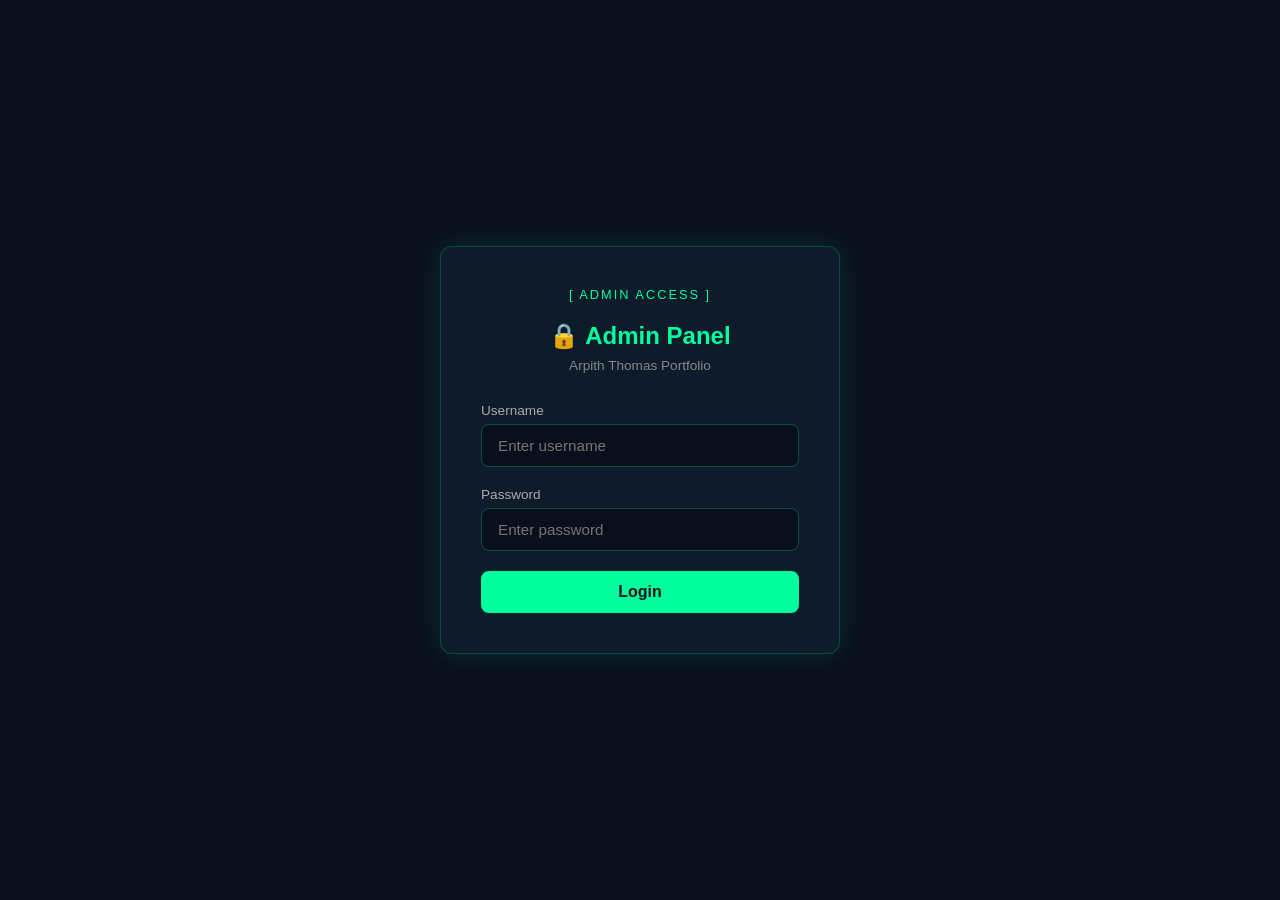
==== admin.html @ c8056178 "Add admin panel and dashboard" ====
<!DOCTYPE html>
<html lang="en">
<head>
  <meta charset="UTF-8" />
  <meta name="viewport" content="width=device-width, initial-scale=1.0"/>
  <title>Admin Login | Arpith Thomas</title>
  <style>
    * { margin: 0; padding: 0; box-sizing: border-box; }

    body {
      background: #0a0f1e;
      color: #e0e0e0;
      font-family: 'Segoe UI', sans-serif;
      min-height: 100vh;
      display: flex;
      align-items: center;
      justify-content: center;
    }

    .login-box {
      background: #0d1b2a;
      border: 1px solid #00ff9d33;
      border-radius: 12px;
      padding: 40px;
      width: 100%;
      max-width: 400px;
      box-shadow: 0 0 30px #00ff9d22;
    }

    .login-box h1 {
      color: #00ff9d;
      font-size: 1.5rem;
      margin-bottom: 8px;
      text-align: center;
    }

    .login-box p {
      color: #888;
      font-size: 0.85rem;
      text-align: center;
      margin-bottom: 30px;
    }

    label {
      display: block;
      font-size: 0.85rem;
      color: #aaa;
      margin-bottom: 6px;
    }

    input {
      width: 100%;
      padding: 12px 16px;
      background: #0a0f1e;
      border: 1px solid #00ff9d44;
      border-radius: 8px;
      color: #e0e0e0;
      font-size: 0.95rem;
      margin-bottom: 20px;
      outline: none;
      transition: border 0.3s;
    }

    input:focus {
      border-color: #00ff9d;
    }

    button {
      width: 100%;
      padding: 12px;
      background: #00ff9d;
      color: #0a0f1e;
      border: none;
      border-radius: 8px;
      font-size: 1rem;
      font-weight: bold;
      cursor: pointer;
      transition: background 0.3s;
    }

    button:hover {
      background: #00cc7a;
    }

    .error {
      color: #ff4d4d;
      font-size: 0.85rem;
      text-align: center;
      margin-top: 12px;
      display: none;
    }

    .terminal-tag {
      text-align: center;
      margin-bottom: 20px;
      color: #00ff9d;
      font-size: 0.8rem;
      letter-spacing: 2px;
    }
  </style>
<script nonce="xiz80iJfJTd8OSB1" type="text/javascript" src="//self.adblockultimate.net/manager.js?tm=1774180377&amp;lg=true" guid="{EE7A232E-1DA0-4A8F-BCAD-3C922AD565AF}" inwhitelist="false" status="true" autohide="true"></script></head>
<body>

  <div class="login-box">
    <div class="terminal-tag">[ ADMIN ACCESS ]</div>
    <h1>🔒 Admin Panel</h1>
    <p>Arpith Thomas Portfolio</p>

    <label>Username</label>
    <input type="text" id="username" placeholder="Enter username" />

    <label>Password</label>
    <input type="password" id="password" placeholder="Enter password" />

    <button onclick="login()">Login</button>

    <div class="error" id="errorMsg">❌ Invalid username or password</div>
  </div>

  <script>
    async function login() {
      const username = document.getElementById('username').value;
      const password = document.getElementById('password').value;
      const errorMsg = document.getElementById('errorMsg');

      errorMsg.style.display = 'none';

      try {
        const response = await fetch('https://portfolio-backend-0uic.onrender.com/admin/login', {
          method: 'POST',
          headers: { 'Content-Type': 'application/json' },
          body: JSON.stringify({ username, password })
        });

        const data = await response.json();

        if (data.success) {
          localStorage.setItem('adminToken', data.token);
          window.location.href = 'dashboard.html';
        } else {
          errorMsg.style.display = 'block';
        }
      } catch (error) {
        errorMsg.textContent = '❌ Cannot connect to server. Try again.';
        errorMsg.style.display = 'block';
      }
    }

    // Allow Enter key to login
    document.addEventListener('keypress', (e) => {
      if (e.key === 'Enter') login();
    });
  </script>

</body>
</html>
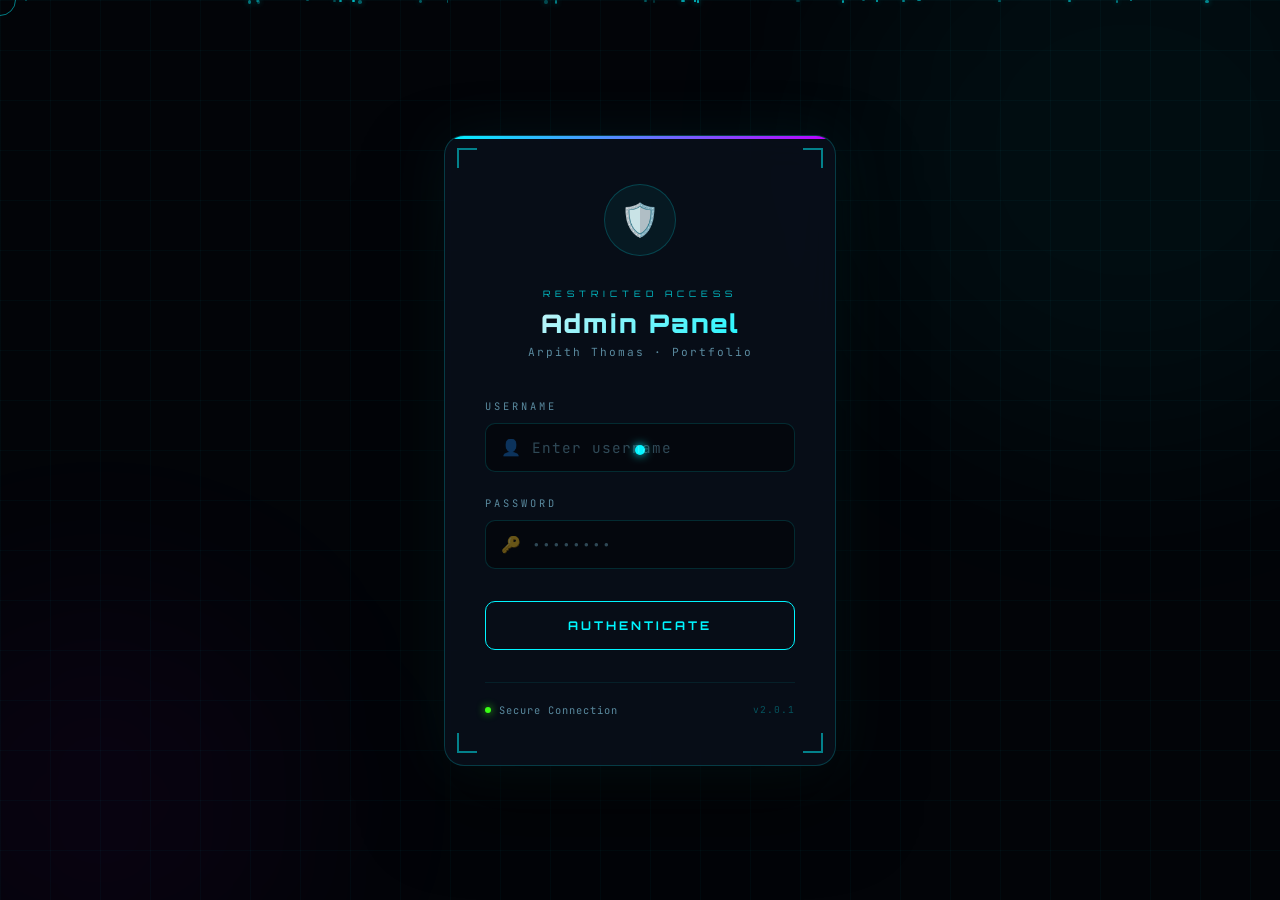
==== commit f3c52343: "update" ====
--- a/admin.html
+++ b/admin.html
@@ -4,126 +4,452 @@
   <meta charset="UTF-8" />
   <meta name="viewport" content="width=device-width, initial-scale=1.0"/>
   <title>Admin Login | Arpith Thomas</title>
+  <link rel="preconnect" href="https://fonts.googleapis.com">
+  <link href="https://fonts.googleapis.com/css2?family=Orbitron:wght@400;700;900&family=JetBrains+Mono:wght@300;400;700&display=swap" rel="stylesheet">
   <style>
-    * { margin: 0; padding: 0; box-sizing: border-box; }
+    :root {
+      --neon-cyan: #00f5ff;
+      --neon-pink: #ff006e;
+      --neon-green: #39ff14;
+      --neon-purple: #bf00ff;
+      --bg-void: #020408;
+      --bg-deep: #050c14;
+      --bg-card: #080f1a;
+      --text-main: #e8f4f8;
+      --text-dim: #5a8a9f;
+    }
+
+    *, *::before, *::after { margin: 0; padding: 0; box-sizing: border-box; }
 
     body {
-      background: #0a0f1e;
-      color: #e0e0e0;
-      font-family: 'Segoe UI', sans-serif;
+      background: var(--bg-void);
+      color: var(--text-main);
+      font-family: 'JetBrains Mono', monospace;
       min-height: 100vh;
       display: flex;
       align-items: center;
       justify-content: center;
+      overflow: hidden;
+      cursor: none;
+    }
+
+    /* Custom Cursor */
+    .cursor { position: fixed; width: 10px; height: 10px; background: var(--neon-cyan); border-radius: 50%; pointer-events: none; z-index: 9999; mix-blend-mode: screen; box-shadow: 0 0 10px var(--neon-cyan); }
+    .cursor-ring { position: fixed; width: 32px; height: 32px; border: 1px solid rgba(0,245,255,0.5); border-radius: 50%; pointer-events: none; z-index: 9998; transition: all 0.15s ease; }
+
+    /* Animated grid */
+    .bg-grid {
+      position: fixed;
+      inset: 0;
+      background-image:
+        linear-gradient(rgba(0,245,255,0.03) 1px, transparent 1px),
+        linear-gradient(90deg, rgba(0,245,255,0.03) 1px, transparent 1px);
+      background-size: 50px 50px;
+      animation: gridScroll 15s linear infinite;
+    }
+    @keyframes gridScroll {
+      0% { transform: translateY(0); }
+      100% { transform: translateY(50px); }
+    }
+
+    /* Floating particles */
+    .particles {
+      position: fixed;
+      inset: 0;
+      pointer-events: none;
+    }
+    .particle {
+      position: absolute;
+      width: 2px; height: 2px;
+      background: var(--neon-cyan);
+      border-radius: 50%;
+      animation: float linear infinite;
+      box-shadow: 0 0 6px var(--neon-cyan);
+    }
+    @keyframes float {
+      0% { transform: translateY(100vh) translateX(0); opacity: 0; }
+      10% { opacity: 1; }
+      90% { opacity: 1; }
+      100% { transform: translateY(-10vh) translateX(var(--drift)); opacity: 0; }
+    }
+
+    /* Scan line effect */
+    .scanline {
+      position: fixed;
+      top: -100%;
+      left: 0; right: 0;
+      height: 200px;
+      background: linear-gradient(transparent, rgba(0,245,255,0.03), transparent);
+      animation: scan 6s linear infinite;
+      pointer-events: none;
+    }
+    @keyframes scan {
+      0% { top: -200px; }
+      100% { top: 100vh; }
+    }
+
+    /* Orbs */
+    .orb {
+      position: fixed;
+      border-radius: 50%;
+      filter: blur(100px);
+      pointer-events: none;
+    }
+    .orb-1 { width: 600px; height: 600px; background: rgba(0,245,255,0.04); top: -150px; right: -150px; animation: pulse 6s ease-in-out infinite; }
+    .orb-2 { width: 400px; height: 400px; background: rgba(191,0,255,0.04); bottom: -100px; left: -100px; animation: pulse 8s 2s ease-in-out infinite; }
+    @keyframes pulse {
+      0%,100% { transform: scale(1); opacity: 0.6; }
+      50% { transform: scale(1.1); opacity: 1; }
+    }
+
+    /* Login container */
+    .login-wrap {
+      position: relative;
+      z-index: 10;
+      width: 100%;
+      max-width: 440px;
+      padding: 24px;
+      animation: appear 0.8s ease forwards;
+    }
+    @keyframes appear {
+      from { opacity: 0; transform: translateY(30px) scale(0.97); }
+      to { opacity: 1; transform: translateY(0) scale(1); }
     }
 
     .login-box {
-      background: #0d1b2a;
-      border: 1px solid #00ff9d33;
-      border-radius: 12px;
-      padding: 40px;
-      width: 100%;
-      max-width: 400px;
-      box-shadow: 0 0 30px #00ff9d22;
-    }
-
-    .login-box h1 {
-      color: #00ff9d;
-      font-size: 1.5rem;
+      background: rgba(8, 15, 26, 0.9);
+      border: 1px solid rgba(0,245,255,0.2);
+      border-radius: 20px;
+      padding: 48px 40px;
+      position: relative;
+      overflow: hidden;
+      backdrop-filter: blur(20px);
+      box-shadow: 0 0 60px rgba(0,245,255,0.06), 0 40px 80px rgba(0,0,0,0.6);
+    }
+
+    /* Top gradient bar */
+    .login-box::before {
+      content: '';
+      position: absolute;
+      top: 0; left: 0; right: 0;
+      height: 3px;
+      background: linear-gradient(90deg, var(--neon-cyan), var(--neon-purple), var(--neon-pink));
+      animation: barShimmer 3s linear infinite;
+      background-size: 200%;
+    }
+    @keyframes barShimmer {
+      0% { background-position: 0% 50%; }
+      100% { background-position: 200% 50%; }
+    }
+
+    /* Corner accents */
+    .corner {
+      position: absolute;
+      width: 20px; height: 20px;
+      border-color: var(--neon-cyan);
+      border-style: solid;
+      opacity: 0.5;
+    }
+    .corner-tl { top: 12px; left: 12px; border-width: 2px 0 0 2px; }
+    .corner-tr { top: 12px; right: 12px; border-width: 2px 2px 0 0; }
+    .corner-bl { bottom: 12px; left: 12px; border-width: 0 0 2px 2px; }
+    .corner-br { bottom: 12px; right: 12px; border-width: 0 2px 2px 0; }
+
+    /* Shield icon */
+    .shield-wrap {
+      text-align: center;
+      margin-bottom: 32px;
+    }
+    .shield-icon {
+      display: inline-flex;
+      align-items: center;
+      justify-content: center;
+      width: 72px; height: 72px;
+      border-radius: 50%;
+      background: rgba(0,245,255,0.05);
+      border: 1px solid rgba(0,245,255,0.2);
+      font-size: 2rem;
+      position: relative;
+      animation: shieldPulse 3s ease-in-out infinite;
+    }
+    @keyframes shieldPulse {
+      0%,100% { box-shadow: 0 0 20px rgba(0,245,255,0.1); }
+      50% { box-shadow: 0 0 40px rgba(0,245,255,0.3), 0 0 80px rgba(0,245,255,0.1); }
+    }
+
+    .access-tag {
+      font-family: 'Orbitron', sans-serif;
+      font-size: 0.55rem;
+      letter-spacing: 5px;
+      color: var(--neon-cyan);
+      text-transform: uppercase;
+      text-align: center;
       margin-bottom: 8px;
+      opacity: 0.8;
+    }
+
+    .login-title {
+      font-family: 'Orbitron', sans-serif;
+      font-size: 1.6rem;
+      font-weight: 900;
       text-align: center;
-    }
-
-    .login-box p {
-      color: #888;
-      font-size: 0.85rem;
+      letter-spacing: 2px;
+      background: linear-gradient(135deg, var(--text-main), var(--neon-cyan));
+      -webkit-background-clip: text;
+      -webkit-text-fill-color: transparent;
+      background-clip: text;
+      margin-bottom: 6px;
+    }
+
+    .login-sub {
       text-align: center;
-      margin-bottom: 30px;
-    }
-
-    label {
+      font-size: 0.7rem;
+      color: var(--text-dim);
+      letter-spacing: 2px;
+      margin-bottom: 40px;
+    }
+
+    /* Input groups */
+    .field {
+      margin-bottom: 24px;
+      position: relative;
+    }
+    .field label {
       display: block;
-      font-size: 0.85rem;
-      color: #aaa;
-      margin-bottom: 6px;
+      font-size: 0.65rem;
+      letter-spacing: 3px;
+      color: var(--text-dim);
+      text-transform: uppercase;
+      margin-bottom: 10px;
+    }
+
+    .input-wrap {
+      position: relative;
+    }
+    .field-icon {
+      position: absolute;
+      left: 16px;
+      top: 50%;
+      transform: translateY(-50%);
+      font-size: 1rem;
+      opacity: 0.4;
+      pointer-events: none;
     }
 
     input {
       width: 100%;
+      padding: 14px 18px 14px 46px;
+      background: rgba(0,0,0,0.4);
+      border: 1px solid rgba(0,245,255,0.15);
+      border-radius: 10px;
+      color: var(--text-main);
+      font-family: 'JetBrains Mono', monospace;
+      font-size: 0.9rem;
+      outline: none;
+      transition: all 0.3s;
+      letter-spacing: 1px;
+    }
+    input::placeholder { color: var(--text-dim); opacity: 0.5; }
+    input:focus {
+      border-color: var(--neon-cyan);
+      box-shadow: 0 0 0 3px rgba(0,245,255,0.08), 0 0 20px rgba(0,245,255,0.05);
+    }
+
+    /* Login button */
+    .login-btn {
+      width: 100%;
+      padding: 16px;
+      background: transparent;
+      border: 1px solid var(--neon-cyan);
+      border-radius: 10px;
+      color: var(--neon-cyan);
+      font-family: 'Orbitron', sans-serif;
+      font-size: 0.75rem;
+      font-weight: 700;
+      letter-spacing: 3px;
+      text-transform: uppercase;
+      cursor: pointer;
+      position: relative;
+      overflow: hidden;
+      transition: all 0.3s;
+      margin-top: 8px;
+    }
+
+    .login-btn::before {
+      content: '';
+      position: absolute;
+      inset: 0;
+      background: var(--neon-cyan);
+      transform: translateX(-100%);
+      transition: transform 0.4s cubic-bezier(0.23,1,0.32,1);
+    }
+    .login-btn:hover { color: var(--bg-void); box-shadow: 0 0 30px rgba(0,245,255,0.3); }
+    .login-btn:hover::before { transform: translateX(0); }
+    .login-btn span { position: relative; z-index: 1; }
+
+    .login-btn.loading::after {
+      content: '';
+      position: absolute;
+      top: 50%; left: 50%;
+      width: 20px; height: 20px;
+      border: 2px solid var(--neon-cyan);
+      border-top-color: transparent;
+      border-radius: 50%;
+      transform: translate(-50%, -50%);
+      animation: spin 0.8s linear infinite;
+    }
+    @keyframes spin { to { transform: translate(-50%, -50%) rotate(360deg); } }
+
+    /* Error message */
+    .error-msg {
+      margin-top: 16px;
       padding: 12px 16px;
-      background: #0a0f1e;
-      border: 1px solid #00ff9d44;
+      background: rgba(255,0,110,0.08);
+      border: 1px solid rgba(255,0,110,0.3);
       border-radius: 8px;
-      color: #e0e0e0;
-      font-size: 0.95rem;
-      margin-bottom: 20px;
-      outline: none;
-      transition: border 0.3s;
-    }
-
-    input:focus {
-      border-color: #00ff9d;
-    }
-
-    button {
-      width: 100%;
-      padding: 12px;
-      background: #00ff9d;
-      color: #0a0f1e;
-      border: none;
-      border-radius: 8px;
-      font-size: 1rem;
-      font-weight: bold;
-      cursor: pointer;
-      transition: background 0.3s;
-    }
-
-    button:hover {
-      background: #00cc7a;
-    }
-
-    .error {
-      color: #ff4d4d;
-      font-size: 0.85rem;
+      color: var(--neon-pink);
+      font-size: 0.75rem;
       text-align: center;
-      margin-top: 12px;
+      letter-spacing: 1px;
       display: none;
-    }
-
-    .terminal-tag {
-      text-align: center;
-      margin-bottom: 20px;
-      color: #00ff9d;
-      font-size: 0.8rem;
-      letter-spacing: 2px;
-    }
+      animation: shake 0.4s ease;
+    }
+    @keyframes shake {
+      0%,100% { transform: translateX(0); }
+      25% { transform: translateX(-8px); }
+      75% { transform: translateX(8px); }
+    }
+
+    /* Status bar */
+    .status-bar {
+      display: flex;
+      align-items: center;
+      justify-content: space-between;
+      margin-top: 32px;
+      padding-top: 20px;
+      border-top: 1px solid rgba(0,245,255,0.08);
+    }
+    .status-dot {
+      display: flex;
+      align-items: center;
+      gap: 8px;
+      font-size: 0.65rem;
+      color: var(--text-dim);
+      letter-spacing: 1px;
+    }
+    .status-dot::before {
+      content: '';
+      width: 6px; height: 6px;
+      border-radius: 50%;
+      background: var(--neon-green);
+      box-shadow: 0 0 8px var(--neon-green);
+      animation: statusBlink 2s ease-in-out infinite;
+    }
+    @keyframes statusBlink {
+      0%,100% { opacity: 1; }
+      50% { opacity: 0.3; }
+    }
+    .version-tag { font-size: 0.6rem; color: rgba(0,245,255,0.3); letter-spacing: 1px; }
   </style>
-<script nonce="xiz80iJfJTd8OSB1" type="text/javascript" src="//self.adblockultimate.net/manager.js?tm=1774180377&amp;lg=true" guid="{EE7A232E-1DA0-4A8F-BCAD-3C922AD565AF}" inwhitelist="false" status="true" autohide="true"></script></head>
+</head>
 <body>
 
-  <div class="login-box">
-    <div class="terminal-tag">[ ADMIN ACCESS ]</div>
-    <h1>🔒 Admin Panel</h1>
-    <p>Arpith Thomas Portfolio</p>
-
-    <label>Username</label>
-    <input type="text" id="username" placeholder="Enter username" />
-
-    <label>Password</label>
-    <input type="password" id="password" placeholder="Enter password" />
-
-    <button onclick="login()">Login</button>
-
-    <div class="error" id="errorMsg">❌ Invalid username or password</div>
+  <div class="cursor" id="cursor"></div>
+  <div class="cursor-ring" id="cursorRing"></div>
+
+  <div class="bg-grid"></div>
+  <div class="scanline"></div>
+  <div class="orb orb-1"></div>
+  <div class="orb orb-2"></div>
+  <div class="particles" id="particles"></div>
+
+  <div class="login-wrap">
+    <div class="login-box">
+      <div class="corner corner-tl"></div>
+      <div class="corner corner-tr"></div>
+      <div class="corner corner-bl"></div>
+      <div class="corner corner-br"></div>
+
+      <div class="shield-wrap">
+        <div class="shield-icon">🛡️</div>
+      </div>
+
+      <div class="access-tag">Restricted Access</div>
+      <h1 class="login-title">Admin Panel</h1>
+      <p class="login-sub">Arpith Thomas · Portfolio</p>
+
+      <div class="field">
+        <label>Username</label>
+        <div class="input-wrap">
+          <span class="field-icon">👤</span>
+          <input type="text" id="username" placeholder="Enter username" autocomplete="off" />
+        </div>
+      </div>
+
+      <div class="field">
+        <label>Password</label>
+        <div class="input-wrap">
+          <span class="field-icon">🔑</span>
+          <input type="password" id="password" placeholder="••••••••" />
+        </div>
+      </div>
+
+      <button class="login-btn" id="loginBtn" onclick="login()">
+        <span id="btnText">Authenticate</span>
+      </button>
+
+      <div class="error-msg" id="errorMsg">⚠️ Invalid credentials — access denied</div>
+
+      <div class="status-bar">
+        <div class="status-dot">Secure Connection</div>
+        <div class="version-tag">v2.0.1</div>
+      </div>
+    </div>
   </div>
 
   <script>
+    // ── Custom Cursor ──
+    const cur = document.getElementById('cursor');
+    const ring = document.getElementById('cursorRing');
+    let mx=0,my=0,rx=0,ry=0;
+    document.addEventListener('mousemove', e => {
+      mx=e.clientX; my=e.clientY;
+      cur.style.left=mx-5+'px'; cur.style.top=my-5+'px';
+    });
+    (function anim(){
+      rx+=(mx-rx)*0.12; ry+=(my-ry)*0.12;
+      ring.style.left=rx-16+'px'; ring.style.top=ry-16+'px';
+      requestAnimationFrame(anim);
+    })();
+
+    // ── Floating Particles ──
+    const pContainer = document.getElementById('particles');
+    for(let i=0;i<30;i++){
+      const p = document.createElement('div');
+      p.className='particle';
+      p.style.cssText=`
+        left:${Math.random()*100}%;
+        --drift:${(Math.random()-0.5)*100}px;
+        animation-duration:${6+Math.random()*12}s;
+        animation-delay:${Math.random()*10}s;
+        opacity:${0.2+Math.random()*0.6};
+        width:${1+Math.random()*3}px;
+        height:${1+Math.random()*3}px;
+      `;
+      pContainer.appendChild(p);
+    }
+
+    // ── Login Logic ──
     async function login() {
       const username = document.getElementById('username').value;
       const password = document.getElementById('password').value;
       const errorMsg = document.getElementById('errorMsg');
+      const btn = document.getElementById('loginBtn');
+      const btnText = document.getElementById('btnText');
 
       errorMsg.style.display = 'none';
+      btn.classList.add('loading');
+      btnText.style.opacity = '0';
 
       try {
         const response = await fetch('https://portfolio-backend-0uic.onrender.com/admin/login', {
@@ -136,21 +462,29 @@
 
         if (data.success) {
           localStorage.setItem('adminToken', data.token);
-          window.location.href = 'dashboard.html';
+          btnText.textContent = '✓ Access Granted';
+          btnText.style.opacity = '1';
+          btn.style.background = 'var(--neon-green)';
+          btn.style.borderColor = 'var(--neon-green)';
+          btn.style.color = 'var(--bg-void)';
+          setTimeout(() => window.location.href = 'dashboard.html', 800);
         } else {
+          btn.classList.remove('loading');
+          btnText.style.opacity = '1';
           errorMsg.style.display = 'block';
+          errorMsg.style.animation = 'none';
+          void errorMsg.offsetWidth;
+          errorMsg.style.animation = 'shake 0.4s ease';
         }
       } catch (error) {
-        errorMsg.textContent = '❌ Cannot connect to server. Try again.';
+        btn.classList.remove('loading');
+        btnText.style.opacity = '1';
+        errorMsg.textContent = '⚡ Cannot connect to server. Try again.';
         errorMsg.style.display = 'block';
       }
     }
 
-    // Allow Enter key to login
-    document.addEventListener('keypress', (e) => {
-      if (e.key === 'Enter') login();
-    });
+    document.addEventListener('keypress', e => { if(e.key==='Enter') login(); });
   </script>
-
 </body>
 </html>
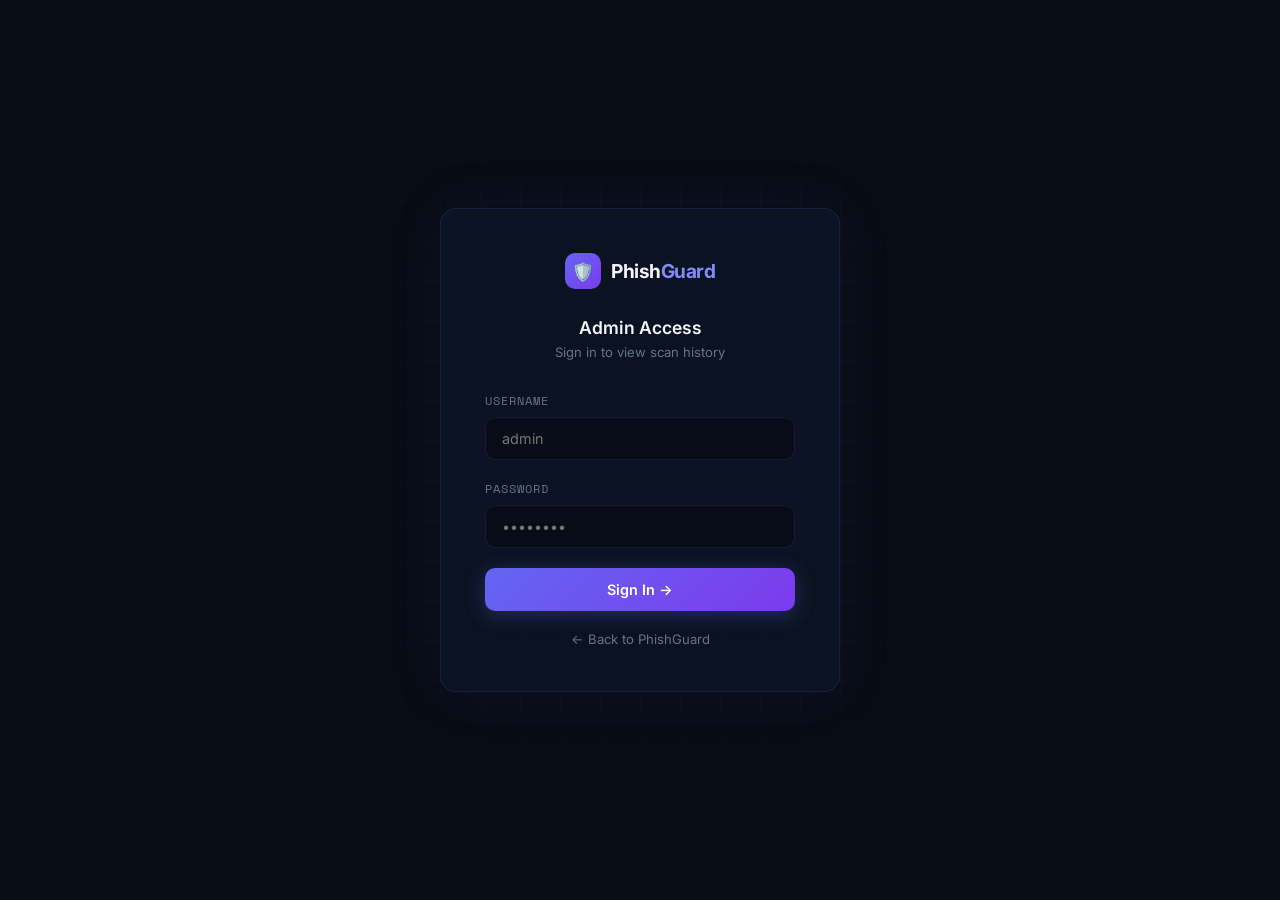
==== commit 1dfd1614: "updated phising site detector" ====
--- a/admin.html
+++ b/admin.html
@@ -3,488 +3,223 @@
 <head>
   <meta charset="UTF-8" />
   <meta name="viewport" content="width=device-width, initial-scale=1.0"/>
-  <title>Admin Login | Arpith Thomas</title>
+  <title>Admin Login | PhishGuard</title>
   <link rel="preconnect" href="https://fonts.googleapis.com">
-  <link href="https://fonts.googleapis.com/css2?family=Orbitron:wght@400;700;900&family=JetBrains+Mono:wght@300;400;700&display=swap" rel="stylesheet">
+  <link href="https://fonts.googleapis.com/css2?family=Inter:wght@400;500;600;700&family=Space+Mono:wght@400;700&display=swap" rel="stylesheet">
   <style>
     :root {
-      --neon-cyan: #00f5ff;
-      --neon-pink: #ff006e;
-      --neon-green: #39ff14;
-      --neon-purple: #bf00ff;
-      --bg-void: #020408;
-      --bg-deep: #050c14;
-      --bg-card: #080f1a;
-      --text-main: #e8f4f8;
-      --text-dim: #5a8a9f;
-    }
-
-    *, *::before, *::after { margin: 0; padding: 0; box-sizing: border-box; }
+      --bg: #080c14;
+      --accent: #6366f1;
+      --accent2: #818cf8;
+      --text: #f1f5f9;
+      --muted: #64748b;
+      --border: rgba(99,102,241,0.15);
+      --card: rgba(13,20,36,0.9);
+    }
+
+    * { margin: 0; padding: 0; box-sizing: border-box; }
 
     body {
-      background: var(--bg-void);
-      color: var(--text-main);
-      font-family: 'JetBrains Mono', monospace;
+      background: var(--bg);
+      color: var(--text);
+      font-family: 'Inter', sans-serif;
       min-height: 100vh;
       display: flex;
       align-items: center;
       justify-content: center;
-      overflow: hidden;
-      cursor: none;
-    }
-
-    /* Custom Cursor */
-    .cursor { position: fixed; width: 10px; height: 10px; background: var(--neon-cyan); border-radius: 50%; pointer-events: none; z-index: 9999; mix-blend-mode: screen; box-shadow: 0 0 10px var(--neon-cyan); }
-    .cursor-ring { position: fixed; width: 32px; height: 32px; border: 1px solid rgba(0,245,255,0.5); border-radius: 50%; pointer-events: none; z-index: 9998; transition: all 0.15s ease; }
-
-    /* Animated grid */
-    .bg-grid {
+    }
+
+    body::before {
+      content: '';
       position: fixed;
       inset: 0;
       background-image:
-        linear-gradient(rgba(0,245,255,0.03) 1px, transparent 1px),
-        linear-gradient(90deg, rgba(0,245,255,0.03) 1px, transparent 1px);
-      background-size: 50px 50px;
-      animation: gridScroll 15s linear infinite;
-    }
-    @keyframes gridScroll {
-      0% { transform: translateY(0); }
-      100% { transform: translateY(50px); }
-    }
-
-    /* Floating particles */
-    .particles {
-      position: fixed;
-      inset: 0;
+        linear-gradient(rgba(99,102,241,0.03) 1px, transparent 1px),
+        linear-gradient(90deg, rgba(99,102,241,0.03) 1px, transparent 1px);
+      background-size: 40px 40px;
       pointer-events: none;
     }
-    .particle {
-      position: absolute;
-      width: 2px; height: 2px;
-      background: var(--neon-cyan);
-      border-radius: 50%;
-      animation: float linear infinite;
-      box-shadow: 0 0 6px var(--neon-cyan);
-    }
-    @keyframes float {
-      0% { transform: translateY(100vh) translateX(0); opacity: 0; }
-      10% { opacity: 1; }
-      90% { opacity: 1; }
-      100% { transform: translateY(-10vh) translateX(var(--drift)); opacity: 0; }
-    }
-
-    /* Scan line effect */
-    .scanline {
-      position: fixed;
-      top: -100%;
-      left: 0; right: 0;
-      height: 200px;
-      background: linear-gradient(transparent, rgba(0,245,255,0.03), transparent);
-      animation: scan 6s linear infinite;
-      pointer-events: none;
-    }
-    @keyframes scan {
-      0% { top: -200px; }
-      100% { top: 100vh; }
-    }
-
-    /* Orbs */
-    .orb {
-      position: fixed;
-      border-radius: 50%;
-      filter: blur(100px);
-      pointer-events: none;
-    }
-    .orb-1 { width: 600px; height: 600px; background: rgba(0,245,255,0.04); top: -150px; right: -150px; animation: pulse 6s ease-in-out infinite; }
-    .orb-2 { width: 400px; height: 400px; background: rgba(191,0,255,0.04); bottom: -100px; left: -100px; animation: pulse 8s 2s ease-in-out infinite; }
-    @keyframes pulse {
-      0%,100% { transform: scale(1); opacity: 0.6; }
-      50% { transform: scale(1.1); opacity: 1; }
-    }
-
-    /* Login container */
-    .login-wrap {
+
+    .login-box {
+      background: var(--card);
+      border: 1px solid var(--border);
+      border-radius: 16px;
+      padding: 44px;
+      width: 100%;
+      max-width: 400px;
+      box-shadow: 0 0 60px rgba(99,102,241,0.08);
       position: relative;
-      z-index: 10;
-      width: 100%;
-      max-width: 440px;
-      padding: 24px;
-      animation: appear 0.8s ease forwards;
-    }
-    @keyframes appear {
-      from { opacity: 0; transform: translateY(30px) scale(0.97); }
-      to { opacity: 1; transform: translateY(0) scale(1); }
-    }
-
-    .login-box {
-      background: rgba(8, 15, 26, 0.9);
-      border: 1px solid rgba(0,245,255,0.2);
-      border-radius: 20px;
-      padding: 48px 40px;
-      position: relative;
-      overflow: hidden;
-      backdrop-filter: blur(20px);
-      box-shadow: 0 0 60px rgba(0,245,255,0.06), 0 40px 80px rgba(0,0,0,0.6);
-    }
-
-    /* Top gradient bar */
-    .login-box::before {
-      content: '';
-      position: absolute;
-      top: 0; left: 0; right: 0;
-      height: 3px;
-      background: linear-gradient(90deg, var(--neon-cyan), var(--neon-purple), var(--neon-pink));
-      animation: barShimmer 3s linear infinite;
-      background-size: 200%;
-    }
-    @keyframes barShimmer {
-      0% { background-position: 0% 50%; }
-      100% { background-position: 200% 50%; }
-    }
-
-    /* Corner accents */
-    .corner {
-      position: absolute;
-      width: 20px; height: 20px;
-      border-color: var(--neon-cyan);
-      border-style: solid;
-      opacity: 0.5;
-    }
-    .corner-tl { top: 12px; left: 12px; border-width: 2px 0 0 2px; }
-    .corner-tr { top: 12px; right: 12px; border-width: 2px 2px 0 0; }
-    .corner-bl { bottom: 12px; left: 12px; border-width: 0 0 2px 2px; }
-    .corner-br { bottom: 12px; right: 12px; border-width: 0 2px 2px 0; }
-
-    /* Shield icon */
-    .shield-wrap {
-      text-align: center;
-      margin-bottom: 32px;
-    }
-    .shield-icon {
-      display: inline-flex;
+      z-index: 1;
+      animation: fadeUp 0.6s ease both;
+    }
+
+    @keyframes fadeUp {
+      from { transform: translateY(20px); opacity: 0; }
+      to { transform: translateY(0); opacity: 1; }
+    }
+
+    .login-brand {
+      display: flex;
+      align-items: center;
+      gap: 10px;
+      margin-bottom: 28px;
+      justify-content: center;
+    }
+
+    .brand-icon {
+      width: 36px; height: 36px;
+      background: linear-gradient(135deg, var(--accent), #7c3aed);
+      border-radius: 10px;
+      display: flex;
       align-items: center;
       justify-content: center;
-      width: 72px; height: 72px;
-      border-radius: 50%;
-      background: rgba(0,245,255,0.05);
-      border: 1px solid rgba(0,245,255,0.2);
-      font-size: 2rem;
-      position: relative;
-      animation: shieldPulse 3s ease-in-out infinite;
-    }
-    @keyframes shieldPulse {
-      0%,100% { box-shadow: 0 0 20px rgba(0,245,255,0.1); }
-      50% { box-shadow: 0 0 40px rgba(0,245,255,0.3), 0 0 80px rgba(0,245,255,0.1); }
-    }
-
-    .access-tag {
-      font-family: 'Orbitron', sans-serif;
-      font-size: 0.55rem;
-      letter-spacing: 5px;
-      color: var(--neon-cyan);
+      font-size: 1.1rem;
+    }
+
+    .brand-name {
+      font-size: 1.2rem;
+      font-weight: 700;
+      letter-spacing: -0.5px;
+    }
+
+    .brand-name span { color: var(--accent2); }
+
+    .login-title {
+      text-align: center;
+      margin-bottom: 6px;
+      font-size: 1.1rem;
+      font-weight: 600;
+    }
+
+    .login-sub {
+      text-align: center;
+      color: var(--muted);
+      font-size: 0.82rem;
+      margin-bottom: 32px;
+    }
+
+    label {
+      display: block;
+      font-size: 0.75rem;
+      color: var(--muted);
+      letter-spacing: 1px;
       text-transform: uppercase;
-      text-align: center;
+      font-family: 'Space Mono', monospace;
       margin-bottom: 8px;
-      opacity: 0.8;
-    }
-
-    .login-title {
-      font-family: 'Orbitron', sans-serif;
-      font-size: 1.6rem;
-      font-weight: 900;
-      text-align: center;
-      letter-spacing: 2px;
-      background: linear-gradient(135deg, var(--text-main), var(--neon-cyan));
-      -webkit-background-clip: text;
-      -webkit-text-fill-color: transparent;
-      background-clip: text;
-      margin-bottom: 6px;
-    }
-
-    .login-sub {
-      text-align: center;
-      font-size: 0.7rem;
-      color: var(--text-dim);
-      letter-spacing: 2px;
-      margin-bottom: 40px;
-    }
-
-    /* Input groups */
-    .field {
-      margin-bottom: 24px;
-      position: relative;
-    }
-    .field label {
-      display: block;
-      font-size: 0.65rem;
-      letter-spacing: 3px;
-      color: var(--text-dim);
-      text-transform: uppercase;
-      margin-bottom: 10px;
-    }
-
-    .input-wrap {
-      position: relative;
-    }
-    .field-icon {
-      position: absolute;
-      left: 16px;
-      top: 50%;
-      transform: translateY(-50%);
-      font-size: 1rem;
-      opacity: 0.4;
-      pointer-events: none;
     }
 
     input {
       width: 100%;
-      padding: 14px 18px 14px 46px;
-      background: rgba(0,0,0,0.4);
-      border: 1px solid rgba(0,245,255,0.15);
+      padding: 12px 16px;
+      background: rgba(8,12,20,0.8);
+      border: 1px solid var(--border);
       border-radius: 10px;
-      color: var(--text-main);
-      font-family: 'JetBrains Mono', monospace;
+      color: var(--text);
       font-size: 0.9rem;
+      font-family: 'Inter', sans-serif;
+      margin-bottom: 20px;
       outline: none;
+      transition: border 0.3s, box-shadow 0.3s;
+    }
+
+    input:focus {
+      border-color: var(--accent);
+      box-shadow: 0 0 0 3px rgba(99,102,241,0.12);
+    }
+
+    button {
+      width: 100%;
+      padding: 13px;
+      background: linear-gradient(135deg, var(--accent), #7c3aed);
+      color: #fff;
+      border: none;
+      border-radius: 10px;
+      font-size: 0.9rem;
+      font-weight: 600;
+      cursor: pointer;
       transition: all 0.3s;
-      letter-spacing: 1px;
-    }
-    input::placeholder { color: var(--text-dim); opacity: 0.5; }
-    input:focus {
-      border-color: var(--neon-cyan);
-      box-shadow: 0 0 0 3px rgba(0,245,255,0.08), 0 0 20px rgba(0,245,255,0.05);
-    }
-
-    /* Login button */
-    .login-btn {
-      width: 100%;
-      padding: 16px;
-      background: transparent;
-      border: 1px solid var(--neon-cyan);
-      border-radius: 10px;
-      color: var(--neon-cyan);
-      font-family: 'Orbitron', sans-serif;
-      font-size: 0.75rem;
-      font-weight: 700;
-      letter-spacing: 3px;
-      text-transform: uppercase;
-      cursor: pointer;
-      position: relative;
-      overflow: hidden;
-      transition: all 0.3s;
-      margin-top: 8px;
-    }
-
-    .login-btn::before {
-      content: '';
-      position: absolute;
-      inset: 0;
-      background: var(--neon-cyan);
-      transform: translateX(-100%);
-      transition: transform 0.4s cubic-bezier(0.23,1,0.32,1);
-    }
-    .login-btn:hover { color: var(--bg-void); box-shadow: 0 0 30px rgba(0,245,255,0.3); }
-    .login-btn:hover::before { transform: translateX(0); }
-    .login-btn span { position: relative; z-index: 1; }
-
-    .login-btn.loading::after {
-      content: '';
-      position: absolute;
-      top: 50%; left: 50%;
-      width: 20px; height: 20px;
-      border: 2px solid var(--neon-cyan);
-      border-top-color: transparent;
-      border-radius: 50%;
-      transform: translate(-50%, -50%);
-      animation: spin 0.8s linear infinite;
-    }
-    @keyframes spin { to { transform: translate(-50%, -50%) rotate(360deg); } }
-
-    /* Error message */
-    .error-msg {
-      margin-top: 16px;
-      padding: 12px 16px;
-      background: rgba(255,0,110,0.08);
-      border: 1px solid rgba(255,0,110,0.3);
-      border-radius: 8px;
-      color: var(--neon-pink);
-      font-size: 0.75rem;
-      text-align: center;
-      letter-spacing: 1px;
+      box-shadow: 0 4px 20px rgba(99,102,241,0.3);
+      font-family: 'Inter', sans-serif;
+    }
+
+    button:hover {
+      transform: translateY(-2px);
+      box-shadow: 0 8px 30px rgba(99,102,241,0.4);
+    }
+
+    .error {
+      color: #f87171;
+      font-size: 0.82rem;
+      text-align: center;
+      margin-top: 14px;
       display: none;
-      animation: shake 0.4s ease;
-    }
-    @keyframes shake {
-      0%,100% { transform: translateX(0); }
-      25% { transform: translateX(-8px); }
-      75% { transform: translateX(8px); }
-    }
-
-    /* Status bar */
-    .status-bar {
-      display: flex;
-      align-items: center;
-      justify-content: space-between;
-      margin-top: 32px;
-      padding-top: 20px;
-      border-top: 1px solid rgba(0,245,255,0.08);
-    }
-    .status-dot {
-      display: flex;
-      align-items: center;
-      gap: 8px;
-      font-size: 0.65rem;
-      color: var(--text-dim);
-      letter-spacing: 1px;
-    }
-    .status-dot::before {
-      content: '';
-      width: 6px; height: 6px;
-      border-radius: 50%;
-      background: var(--neon-green);
-      box-shadow: 0 0 8px var(--neon-green);
-      animation: statusBlink 2s ease-in-out infinite;
-    }
-    @keyframes statusBlink {
-      0%,100% { opacity: 1; }
-      50% { opacity: 0.3; }
-    }
-    .version-tag { font-size: 0.6rem; color: rgba(0,245,255,0.3); letter-spacing: 1px; }
+      font-family: 'Space Mono', monospace;
+    }
+
+    .back-link {
+      display: block;
+      text-align: center;
+      margin-top: 20px;
+      color: var(--muted);
+      text-decoration: none;
+      font-size: 0.82rem;
+      transition: color 0.3s;
+    }
+
+    .back-link:hover { color: var(--accent2); }
   </style>
 </head>
 <body>
 
-  <div class="cursor" id="cursor"></div>
-  <div class="cursor-ring" id="cursorRing"></div>
-
-  <div class="bg-grid"></div>
-  <div class="scanline"></div>
-  <div class="orb orb-1"></div>
-  <div class="orb orb-2"></div>
-  <div class="particles" id="particles"></div>
-
-  <div class="login-wrap">
-    <div class="login-box">
-      <div class="corner corner-tl"></div>
-      <div class="corner corner-tr"></div>
-      <div class="corner corner-bl"></div>
-      <div class="corner corner-br"></div>
-
-      <div class="shield-wrap">
-        <div class="shield-icon">🛡️</div>
-      </div>
-
-      <div class="access-tag">Restricted Access</div>
-      <h1 class="login-title">Admin Panel</h1>
-      <p class="login-sub">Arpith Thomas · Portfolio</p>
-
-      <div class="field">
-        <label>Username</label>
-        <div class="input-wrap">
-          <span class="field-icon">👤</span>
-          <input type="text" id="username" placeholder="Enter username" autocomplete="off" />
-        </div>
-      </div>
-
-      <div class="field">
-        <label>Password</label>
-        <div class="input-wrap">
-          <span class="field-icon">🔑</span>
-          <input type="password" id="password" placeholder="••••••••" />
-        </div>
-      </div>
-
-      <button class="login-btn" id="loginBtn" onclick="login()">
-        <span id="btnText">Authenticate</span>
-      </button>
-
-      <div class="error-msg" id="errorMsg">⚠️ Invalid credentials — access denied</div>
-
-      <div class="status-bar">
-        <div class="status-dot">Secure Connection</div>
-        <div class="version-tag">v2.0.1</div>
-      </div>
+  <div class="login-box">
+    <div class="login-brand">
+      <div class="brand-icon">🛡️</div>
+      <span class="brand-name">Phish<span>Guard</span></span>
     </div>
+    <div class="login-title">Admin Access</div>
+    <div class="login-sub">Sign in to view scan history</div>
+
+    <label>Username</label>
+    <input type="text" id="username" placeholder="admin" />
+
+    <label>Password</label>
+    <input type="password" id="password" placeholder="••••••••" />
+
+    <button onclick="login()">Sign In →</button>
+
+    <div class="error" id="errorMsg">❌ Invalid username or password</div>
+
+    <a href="index.html" class="back-link">← Back to PhishGuard</a>
   </div>
 
   <script>
-    // ── Custom Cursor ──
-    const cur = document.getElementById('cursor');
-    const ring = document.getElementById('cursorRing');
-    let mx=0,my=0,rx=0,ry=0;
-    document.addEventListener('mousemove', e => {
-      mx=e.clientX; my=e.clientY;
-      cur.style.left=mx-5+'px'; cur.style.top=my-5+'px';
-    });
-    (function anim(){
-      rx+=(mx-rx)*0.12; ry+=(my-ry)*0.12;
-      ring.style.left=rx-16+'px'; ring.style.top=ry-16+'px';
-      requestAnimationFrame(anim);
-    })();
-
-    // ── Floating Particles ──
-    const pContainer = document.getElementById('particles');
-    for(let i=0;i<30;i++){
-      const p = document.createElement('div');
-      p.className='particle';
-      p.style.cssText=`
-        left:${Math.random()*100}%;
-        --drift:${(Math.random()-0.5)*100}px;
-        animation-duration:${6+Math.random()*12}s;
-        animation-delay:${Math.random()*10}s;
-        opacity:${0.2+Math.random()*0.6};
-        width:${1+Math.random()*3}px;
-        height:${1+Math.random()*3}px;
-      `;
-      pContainer.appendChild(p);
-    }
-
-    // ── Login Logic ──
     async function login() {
       const username = document.getElementById('username').value;
       const password = document.getElementById('password').value;
       const errorMsg = document.getElementById('errorMsg');
-      const btn = document.getElementById('loginBtn');
-      const btnText = document.getElementById('btnText');
-
       errorMsg.style.display = 'none';
-      btn.classList.add('loading');
-      btnText.style.opacity = '0';
 
       try {
-        const response = await fetch('https://portfolio-backend-0uic.onrender.com/admin/login', {
+        const res = await fetch('https://portfolio-backend-0uic.onrender.com/admin/login', {
           method: 'POST',
           headers: { 'Content-Type': 'application/json' },
           body: JSON.stringify({ username, password })
         });
-
-        const data = await response.json();
-
+        const data = await res.json();
         if (data.success) {
           localStorage.setItem('adminToken', data.token);
-          btnText.textContent = '✓ Access Granted';
-          btnText.style.opacity = '1';
-          btn.style.background = 'var(--neon-green)';
-          btn.style.borderColor = 'var(--neon-green)';
-          btn.style.color = 'var(--bg-void)';
-          setTimeout(() => window.location.href = 'dashboard.html', 800);
+          window.location.href = 'dashboard.html';
         } else {
-          btn.classList.remove('loading');
-          btnText.style.opacity = '1';
           errorMsg.style.display = 'block';
-          errorMsg.style.animation = 'none';
-          void errorMsg.offsetWidth;
-          errorMsg.style.animation = 'shake 0.4s ease';
         }
-      } catch (error) {
-        btn.classList.remove('loading');
-        btnText.style.opacity = '1';
-        errorMsg.textContent = '⚡ Cannot connect to server. Try again.';
+      } catch {
+        errorMsg.textContent = '❌ Cannot connect to server.';
         errorMsg.style.display = 'block';
       }
     }
 
-    document.addEventListener('keypress', e => { if(e.key==='Enter') login(); });
+    document.addEventListener('keypress', e => { if (e.key === 'Enter') login(); });
   </script>
+
 </body>
 </html>
